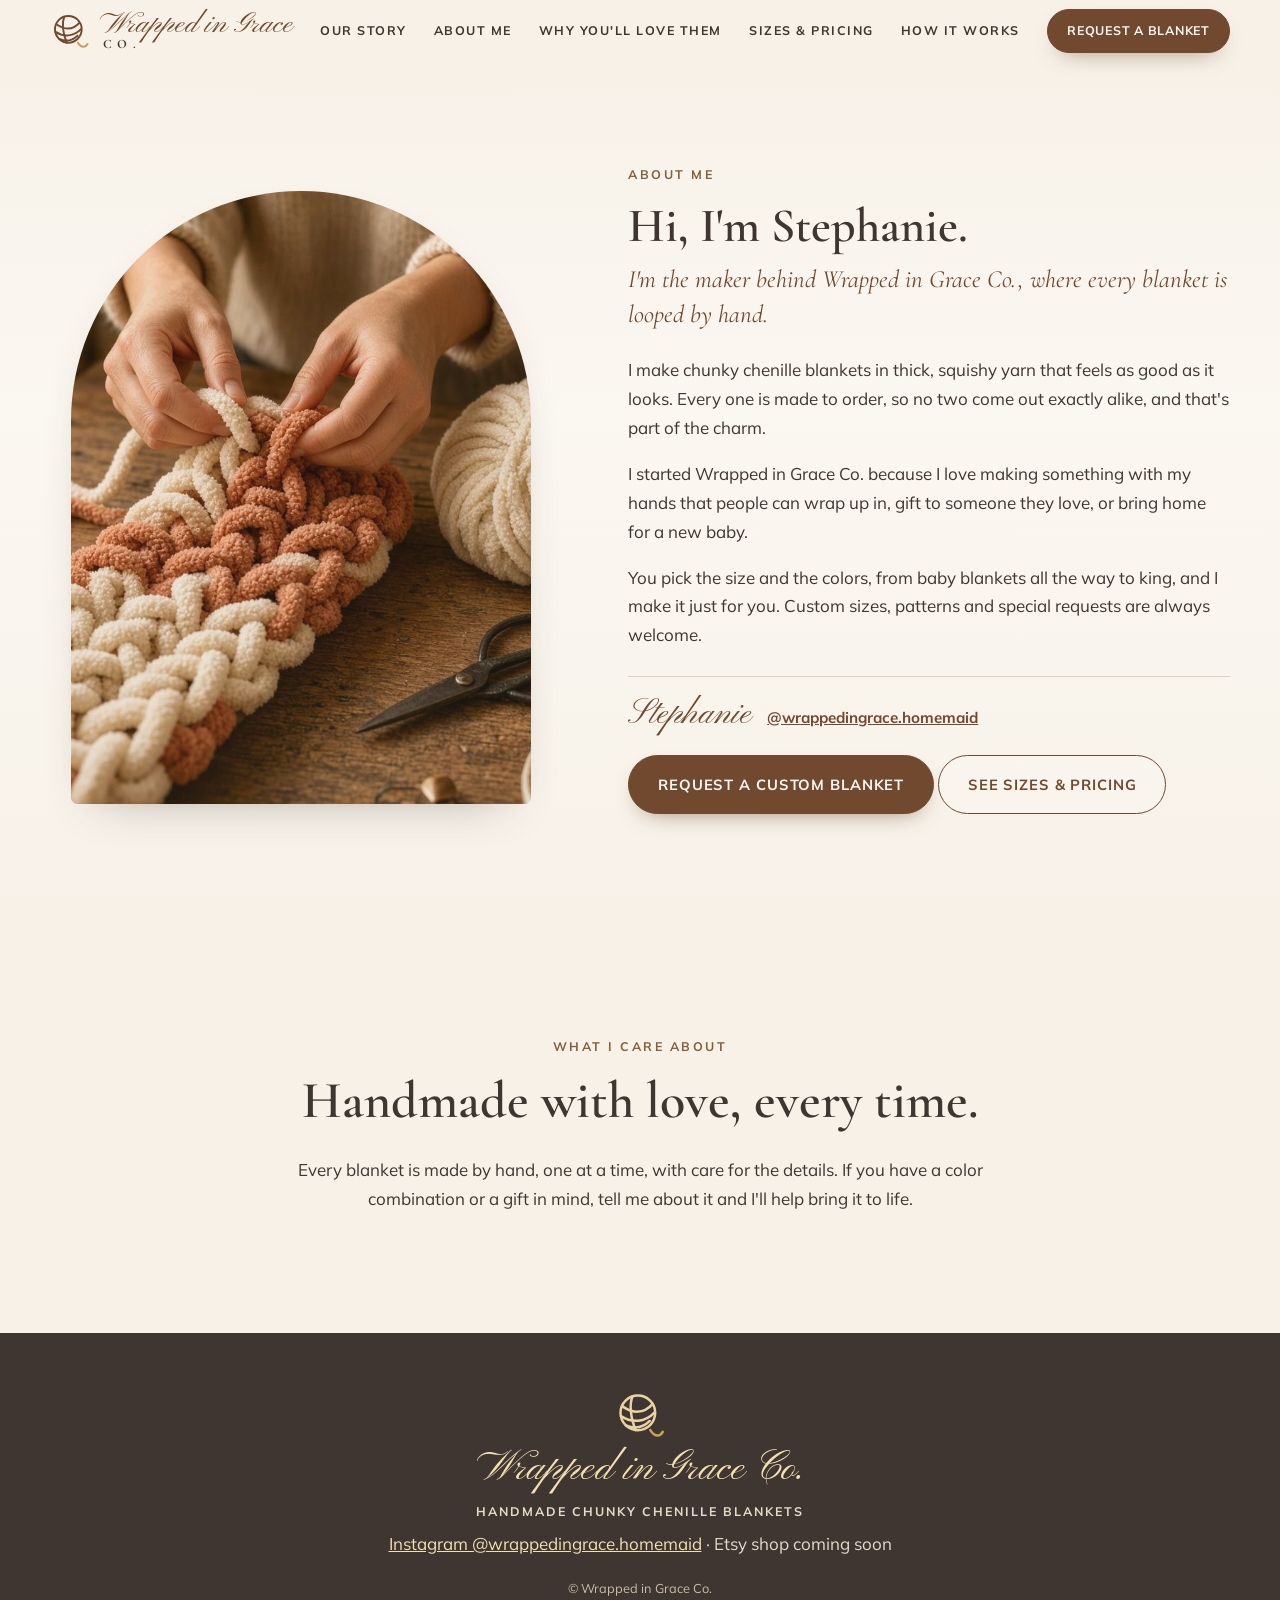
==== about.html @ 06f0aa76 "Add About Me page, realistic nursery photo" ====
<!doctype html>
<html lang="en">
<head>
  <meta charset="utf-8">
  <meta name="viewport" content="width=device-width, initial-scale=1">
  <title>About Me | Wrapped in Grace Co.</title>
  <meta name="description" content="Meet Stephanie Meninga, the maker behind Wrapped in Grace Co., handmade chunky chenille blankets.">
  <meta name="theme-color" content="#F7F1E8">
  <meta property="og:type" content="website">
  <meta property="og:site_name" content="Wrapped in Grace Co.">
  <meta property="og:title" content="Wrapped in Grace Co. | Handmade Chunky Chenille Blankets">
  <meta property="og:description" content="Soft, chunky, handmade chenille blankets in any size and color combination.">
  <meta property="og:image" content="photos/og.jpg"><!-- swap for the full https:// URL once the site has an address -->
  <meta property="og:image:alt" content="A cream and dusty-blue chunky blanket draped over a sofa (placeholder image)">
  <meta name="twitter:card" content="summary_large_image">
  <link rel="icon" href="assets/favicon.svg" type="image/svg+xml">
  <link rel="stylesheet" href="assets/styles.css">
</head>
<body id="top">
  <a class="skip-link" href="#main">Skip to content</a>

  <header class="site-header" data-header>
    <div class="container header-inner">
      <a class="brand" href="index.html" aria-label="Wrapped in Grace Co., back to top">
        <svg class="brand-mark" viewBox="0 0 48 48" width="40" height="40" aria-hidden="true" focusable="false"><use href="#yarn-mark"/></svg>
        <span class="brand-text"><span class="brand-script">Wrapped in Grace</span><span class="brand-sub">Co.</span></span>
      </a>
      <button class="nav-toggle" type="button" aria-expanded="false" aria-controls="site-nav"><span class="sr-only">Menu</span><span class="bars" aria-hidden="true"></span></button>
      <nav id="site-nav" class="site-nav" aria-label="Main">
        <a href="index.html#about">Our Story</a>
        <a href="about.html" aria-current="page">About Me</a>
        <a href="index.html#why">Why You'll Love Them</a>
        <a href="index.html#sizes">Sizes &amp; Pricing</a>
        <a href="index.html#how">How It Works</a>
        <a class="btn btn-small" href="index.html#request">Request a Blanket</a>
      </nav>
    </div>
  </header>

  <svg width="0" height="0" style="position:absolute" aria-hidden="true" focusable="false">
    <defs>
      <g id="yarn-mark" fill="none" stroke="currentColor" stroke-width="2.3" stroke-linecap="round">
        <circle cx="22" cy="22" r="16"/>
        <path d="M8.5 16.5c9 6 19 6.500 27-2.500"/>
        <path d="M6.500 25c10 6.500 22 6 31-3.500"/>
        <path d="M11 33.500c8 3.500 16 2 22-4"/>
        <path d="M17 7c-3 8-2 18 3 31"/>
        <path d="M33.500 38c4 6.500 9 6 11.500 1.500" stroke="#C8A156"/>
      </g>
    </defs>
  </svg>

  <main id="main">
    <section class="section about" aria-labelledby="me-title">
      <div class="container about-grid">
        <figure class="soft-photo about-photo">
          <img src="photos/hands.jpg" width="1152" height="864" alt="Hands looping thick chenille yarn on a wooden table (illustrative image)">
        </figure>
        <div class="about-copy">
          <p class="eyebrow">About me</p>
          <h1 id="me-title" style="font-family:Cormorant,serif;font-weight:600;font-size:clamp(2rem,5vw,3rem);line-height:1.1;margin:0 0 .6rem">Hi, I'm Stephanie.</h1>
          <p class="lead">I'm the maker behind Wrapped in Grace Co., where every blanket is looped by hand.</p>
          <p>I make chunky chenille blankets in thick, squishy yarn that feels as good as it looks. Every one is made to order, so no two come out exactly alike, and that's part of the charm.</p>
          <p>I started Wrapped in Grace Co. because I love making something with my hands that people can wrap up in, gift to someone they love, or bring home for a new baby.</p>
          <p>You pick the size and the colors, from baby blankets all the way to king, and I make it just for you. Custom sizes, patterns and special requests are always welcome.</p>
          <p class="sign"><span>Stephanie</span> <a class="ig-link" href="https://www.instagram.com/wrappedingrace.homemaid/" rel="noopener">@wrappedingrace.homemaid</a></p>
          <p style="margin-top:1.4rem"><a class="btn" href="index.html#request">Request a custom blanket</a> <a class="btn btn-ghost" href="index.html#sizes">See sizes &amp; pricing</a></p>
        </div>
      </div>
    </section>

    <section class="section why" aria-labelledby="values-title">
      <div class="container narrow center">
        <p class="eyebrow">What I care about</p>
        <h2 id="values-title">Handmade with love, every time.</h2>
        <p>Every blanket is made by hand, one at a time, with care for the details. If you have a color combination or a gift in mind, tell me about it and I'll help bring it to life.</p>
      </div>
    </section>
  </main>

  <footer class="site-footer">
    <div class="container footer-inner">
      <svg class="brand-mark footer-mark" viewBox="0 0 48 48" width="52" height="52" aria-hidden="true" focusable="false"><use href="#yarn-mark" /></svg>
      <p class="footer-script">Wrapped in Grace Co.</p>
      <p class="footer-meta">Handmade chunky chenille blankets</p>
      <p class="footer-links"><a href="https://www.instagram.com/wrappedingrace.homemaid/" rel="noopener">Instagram @wrappedingrace.homemaid</a> · Etsy shop coming soon</p>
      <p class="copyright">© Wrapped in Grace Co.</p>
    </div>
  </footer>
  <script src="assets/site.js"></script>
</body>
</html>
---- assets/styles.css ----
/* Wrapped in Grace Co. | Concept A: Warm Heirloom
   Design system follows the owner's earlier site (ivory / wheat / chestnut, Cormorant + Mulish + Pinyon). */
@font-face{font-family:"Cormorant";src:url(fonts/cormorant.woff2) format("woff2");font-weight:300 700;font-display:swap}
@font-face{font-family:"Cormorant";src:url(fonts/cormorant-italic.woff2) format("woff2");font-weight:300 700;font-style:italic;font-display:swap}
@font-face{font-family:"Mulish";src:url(fonts/mulish.woff2) format("woff2");font-weight:200 900;font-display:swap}
@font-face{font-family:"Pinyon";src:url(fonts/pinyon.woff2) format("woff2");font-display:swap}

:root{
  --ivory:#F7F1E8; --cream:#FBF7F1; --linen:#DCD2C1; --wheat:#C8A156; --honey:#AA8C61;
  --sage:#9C9979; --chestnut:#71492F; --espresso:#3F3631; --bronze:#80613A;
  --text:#3F3631; --muted:#5E524A;
  --serif:"Cormorant","Cormorant Garamond",Garamond,"Times New Roman",serif;
  --sans:"Mulish",system-ui,-apple-system,"Segoe UI",Roboto,sans-serif;
  --script:"Pinyon","Pinyon Script",cursive;
  --radius:22px; --shadow:0 18px 50px -28px rgba(63,54,49,.45); --container:1180px;
}
*,*::before,*::after{box-sizing:border-box}
html{scroll-behavior:smooth;scroll-padding-top:84px;-webkit-text-size-adjust:100%}
body{margin:0;font-family:var(--sans);font-size:1.0625rem;line-height:1.7;color:var(--text);background:var(--ivory);-webkit-font-smoothing:antialiased}
img{max-width:100%;height:auto;display:block}
a{color:var(--chestnut)}
h1,h2,h3{font-family:var(--serif);font-weight:600;line-height:1.12;color:var(--espresso);margin:0 0 .5em}
h2{font-size:clamp(2.1rem,1.5rem + 2.2vw,3.25rem)}
h3{font-size:1.6rem}
p{margin:0 0 1em}
.container{width:min(var(--container),100% - 2.5rem);margin-inline:auto}
.narrow{max-width:760px}
.center{text-align:center}
.sr-only{position:absolute!important;width:1px;height:1px;padding:0;margin:-1px;overflow:hidden;clip:rect(0,0,0,0);white-space:nowrap;border:0}
.skip-link{position:absolute;left:1rem;top:-4rem;background:var(--espresso);color:var(--ivory);padding:.6rem 1rem;border-radius:8px;z-index:100}
.skip-link:focus{top:1rem}
:focus-visible{outline:3px solid var(--chestnut);outline-offset:3px;border-radius:4px}
.eyebrow{font-size:.78rem;font-weight:700;letter-spacing:.2em;text-transform:uppercase;color:var(--bronze);margin-bottom:.9rem}
.eyebrow-light{color:#E6CF9C}
.lead{font-family:var(--serif);font-size:1.55rem;line-height:1.4;color:var(--chestnut);font-style:italic}
.section{padding:clamp(4.5rem,8vw,7.5rem) 0}
.section-head{text-align:center;max-width:680px;margin:0 auto 3.2rem}
.section-head p:last-child{color:var(--muted)}
.icon{width:44px;height:44px;fill:none;stroke:var(--chestnut);stroke-width:1.7;stroke-linecap:round;stroke-linejoin:round;margin-bottom:1rem}

/* Arch photo frames */
.soft-photo{position:relative;margin:0;border-radius:999px 999px 28px 28px;overflow:hidden}
.soft-photo::after{content:"";position:absolute;inset:0;pointer-events:none;background:linear-gradient(180deg,rgba(200,161,86,.06),rgba(170,140,97,.16))}
.soft-photo img{width:100%;height:100%;object-fit:cover}
.soft-oval{border-radius:28px;overflow:hidden;margin:0;box-shadow:var(--shadow)}
.soft-oval img{width:100%;aspect-ratio:4/3;object-fit:cover}

/* Buttons */
.btn{display:inline-flex;align-items:center;justify-content:center;font-family:var(--sans);font-weight:700;font-size:.92rem;letter-spacing:.06em;text-transform:uppercase;text-decoration:none;
  color:var(--cream);background:var(--chestnut);padding:1rem 1.8rem;border-radius:999px;border:1.5px solid var(--chestnut);box-shadow:0 10px 24px -14px rgba(113,73,47,.8);transition:transform .2s,background .2s;cursor:pointer;min-height:48px}
.btn:hover{background:#5f3c26;transform:translateY(-1px)}
.btn-ghost{background:rgba(251,247,241,.55);color:var(--chestnut);box-shadow:none}
.btn-ghost:hover{background:var(--cream);color:var(--chestnut)}
.btn-small{padding:.65rem 1.2rem;font-size:.78rem;min-height:44px}
.btn-block{width:100%}

/* Header */
.site-header{position:sticky;top:0;z-index:50;background:rgba(247,241,232,.92);backdrop-filter:saturate(140%) blur(10px);padding:.55rem 0;transition:box-shadow .3s}
.site-header.scrolled{box-shadow:0 8px 30px -22px rgba(63,54,49,.6)}
.header-inner{display:flex;align-items:center;justify-content:space-between;gap:1rem}
.brand{display:flex;align-items:center;gap:.65rem;text-decoration:none;color:var(--chestnut)}
.brand-text{display:flex;flex-direction:column;line-height:1}
.brand-script{font-family:var(--script);font-size:1.85rem;color:var(--chestnut)}
.brand-sub{font-family:var(--serif);font-size:.8rem;letter-spacing:.42em;text-transform:uppercase;font-weight:700;color:var(--espresso);margin-top:-.1rem;padding-left:.15rem}
.site-nav{display:flex;align-items:center;gap:1.7rem}
.site-nav a:not(.btn){display:inline-flex;align-items:center;min-height:44px;font-size:.78rem;font-weight:700;letter-spacing:.12em;text-transform:uppercase;text-decoration:none;color:var(--espresso);position:relative}
.site-nav a:not(.btn)::after{content:"";position:absolute;left:0;right:0;bottom:6px;height:1.5px;background:var(--wheat);transform:scaleX(0);transition:transform .25s}
.site-nav a:not(.btn):hover::after{transform:scaleX(1)}
.nav-toggle{display:none;background:none;border:0;width:46px;height:46px;border-radius:50%;cursor:pointer;position:relative}
.bars,.bars::before,.bars::after{position:absolute;left:12px;width:22px;height:2px;background:var(--espresso);border-radius:2px;transition:transform .25s,opacity .25s}
.bars{top:22px}.bars::before{content:"";left:0;top:-7px}.bars::after{content:"";left:0;top:7px}
.nav-open .bars{background:transparent}.nav-open .bars::before{transform:translateY(7px) rotate(45deg)}.nav-open .bars::after{transform:translateY(-7px) rotate(-45deg)}

/* Hero: text left, arch photo right */
.hero{padding:clamp(2.5rem,5vw,4.5rem) 0 clamp(3rem,6vw,5rem);background:radial-gradient(70% 90% at 85% 40%,#f1e3cb 0%,transparent 70%),var(--ivory)}
.hero-grid{display:grid;grid-template-columns:minmax(0,1.1fr) minmax(0,.9fr);gap:clamp(2rem,5vw,5rem);align-items:center}
.hero h1{margin:0 0 .6rem;display:flex;flex-direction:column}
.hero .script{font-family:var(--script);font-weight:400;font-size:clamp(3.6rem,2.2rem + 4.6vw,6.2rem);line-height:1.05;color:var(--chestnut)}
.h1-sub{font-family:var(--serif);font-size:clamp(1.1rem,.9rem + .6vw,1.4rem);letter-spacing:.5em;text-transform:uppercase;font-weight:600;color:var(--espresso);padding-left:.3rem}
.tagline{font-family:var(--serif);font-style:italic;font-size:clamp(1.5rem,1.2rem + 1vw,2.05rem);line-height:1.3;margin:1.1rem 0 .9rem}
.hero-lede{color:var(--muted);max-width:500px}
.hero-actions{display:flex;flex-wrap:wrap;gap:.9rem;margin:1.8rem 0 2rem}
.hero-trust{list-style:none;padding:0;margin:0;display:flex;flex-wrap:wrap;gap:.4rem 1.4rem;font-size:.86rem;font-weight:700;color:var(--espresso)}
.hero-trust li{display:flex;align-items:center;gap:.5rem}
.hero-trust li::before{content:"";width:7px;height:7px;border-radius:50%;background:var(--wheat);box-shadow:0 0 0 3px rgba(200,161,86,.25)}
.hero-photo{aspect-ratio:4/5;max-width:520px;width:100%;justify-self:center;box-shadow:0 30px 70px -35px rgba(63,54,49,.6);outline:1px solid rgba(200,161,86,.5);outline-offset:10px;border-radius:999px 999px 28px 28px}

/* Quote band */
.quote-band{text-align:center;padding:1rem 0 4rem}
.quote-mark{margin:0 auto 1rem;color:var(--wheat);display:block}
.brand-mark{color:var(--chestnut);flex:none}
.quote-band p{font-family:var(--serif);font-style:italic;font-size:clamp(1.5rem,1.1rem + 1.4vw,2.3rem);line-height:1.35;color:var(--chestnut);margin:0}

/* About */
.about{background:linear-gradient(180deg,var(--ivory),var(--cream) 40%,var(--ivory))}
.about-grid{display:grid;grid-template-columns:minmax(0,5fr) minmax(0,6fr);gap:clamp(2.5rem,6vw,6rem);align-items:center}
.about-photo{aspect-ratio:3/4;max-width:460px;width:100%;justify-self:center;box-shadow:var(--shadow)}
.sign{margin-top:1.6rem;padding-top:1.3rem;border-top:1px solid var(--linen);display:flex;gap:1rem;flex-wrap:wrap;align-items:baseline}
.sign span{font-family:var(--script);font-size:2.2rem;color:var(--chestnut);line-height:1}
.ig-link{font-weight:700;font-size:.95rem}

/* Why cards */
.service-grid{display:grid;grid-template-columns:repeat(4,1fr);gap:1.4rem}
.service-card{background:var(--cream);border:1px solid rgba(220,210,193,.85);border-radius:var(--radius);padding:2rem 1.6rem 1.8rem;transition:transform .25s,box-shadow .25s;position:relative;overflow:hidden}
.service-card::before{content:"";position:absolute;inset:0 0 auto;height:4px;background:linear-gradient(90deg,var(--wheat),var(--honey))}
.service-card:hover{transform:translateY(-4px);box-shadow:var(--shadow)}
.service-card h3{font-size:1.5rem}
.service-card p{font-size:.97rem;color:var(--muted);margin:0}
.extras{display:grid;grid-template-columns:minmax(0,1.1fr) minmax(0,1fr);gap:clamp(2rem,5vw,4.5rem);align-items:center;margin-top:5rem}
.extras h3{font-size:clamp(1.9rem,1.5rem + 1.3vw,2.6rem)}
.check-list{list-style:none;padding:0;margin:1.2rem 0 0;display:grid;gap:1rem}
.check-list li{position:relative;padding-left:2.1rem;color:var(--muted)}
.check-list strong{color:var(--espresso)}
.check-list li::before{content:"";position:absolute;left:0;top:.3em;width:1.25rem;height:1.25rem;border-radius:50%;background:rgba(200,161,86,.22) url("data:image/svg+xml,%3Csvg xmlns='http://www.w3.org/2000/svg' viewBox='0 0 20 20'%3E%3Cpath d='M5.5 10.5l3 3 6-7' fill='none' stroke='%2371492F' stroke-width='2.2' stroke-linecap='round' stroke-linejoin='round'/%3E%3C/svg%3E") center/80% no-repeat}

/* Sizes */
.sizes{background:linear-gradient(180deg,var(--ivory),#f2e8da)}
.rate-grid{display:grid;grid-template-columns:repeat(4,1fr);gap:1.3rem}
.rate-card{background:var(--cream);border:1px solid rgba(220,210,193,.9);border-radius:var(--radius);padding:1.9rem 1.4rem 1.6rem;text-align:center;transition:transform .25s,box-shadow .25s}
.rate-card:hover{transform:translateY(-3px);box-shadow:var(--shadow)}
.rate-card h3{font-size:1.5rem;margin-bottom:.1rem}
.rate-card .dim{font-size:.9rem;color:var(--muted);margin:0 0 1rem;letter-spacing:.04em;min-height:1.4em}
.price{font-family:var(--serif);color:var(--chestnut);margin:0;padding-top:1rem;border-top:1px solid var(--linen);line-height:1}
.price span{font-size:3.2rem;font-weight:600}
.price sup{font-size:1.5rem;font-weight:600;vertical-align:top;position:relative;top:.3em;margin-right:.05em}
.rate-note{text-align:center;font-family:var(--serif);font-style:italic;font-size:1.3rem;color:var(--chestnut);margin:2.2rem auto 1.6rem;max-width:620px}

/* How (dark band) */
.values{position:relative;color:#F3EADC;padding:clamp(4rem,8vw,6.5rem) 0;width:min(1340px,100% - 2rem);margin:0 auto;border-radius:36px;overflow:hidden;box-shadow:var(--shadow);
  background:radial-gradient(90% 120% at 85% 50%,#6a4630 0%,transparent 60%),linear-gradient(135deg,#3F3631 0%,#4a3a2f 55%,#5a3e2b 100%)}
.values-grid{display:grid;grid-template-columns:minmax(0,1.2fr) minmax(0,1fr);gap:clamp(2rem,6vw,5rem);align-items:center}
.values h2{color:var(--ivory)}
.steps{list-style:none;margin:1.8rem 0 0;padding:0;display:grid;gap:1.6rem}
.steps li{display:flex;gap:1.2rem;align-items:flex-start}
.step-n{flex:none;width:3rem;height:3rem;border-radius:50%;border:1.5px solid var(--wheat);display:grid;place-items:center;font-family:var(--serif);font-size:1.6rem;font-weight:600;color:#F2DFB2}
.steps h3{color:var(--ivory);font-size:1.5rem;margin:0 0 .15rem}
.steps p{color:#E9DECD;margin:0}
.values-photo{margin:0;max-width:420px;width:100%;justify-self:center;aspect-ratio:1;-webkit-mask-image:radial-gradient(ellipse closest-side at 50% 50%,#000 60%,transparent 100%);mask-image:radial-gradient(ellipse closest-side at 50% 50%,#000 60%,transparent 100%)}
.values-photo img{width:100%;height:100%;object-fit:cover;filter:sepia(.15)}

/* Testimonials */
.testi-box{text-align:center;padding:2.6rem 2rem;border-top:1px solid var(--linen);border-bottom:1px solid var(--linen)}
.testi-box .icon{margin:0 auto 1rem}
.testi-box h2{font-size:clamp(1.8rem,1.4rem + 1.2vw,2.4rem)}
.testi-box p{font-family:var(--serif);font-style:italic;font-size:1.35rem;color:var(--muted);margin:0}

/* Form */
.contact{background:linear-gradient(180deg,var(--ivory),#f2e8da);padding-top:2rem}
.contact-grid{display:grid;grid-template-columns:minmax(0,4fr) minmax(0,6fr);gap:clamp(2.5rem,6vw,5rem);align-items:start}
.contact-side p{color:var(--muted)}
.contact-photo{aspect-ratio:4/5;max-width:300px;margin:2rem 0 1.5rem}
.contact-photo img{object-position:30% 50%}
.contact-form{background:var(--cream);border:1px solid rgba(220,210,193,.9);border-radius:28px;padding:clamp(1.6rem,4vw,2.8rem);box-shadow:var(--shadow)}
.field-row{display:grid;grid-template-columns:1fr 1fr;gap:1.1rem}
.field{display:flex;flex-direction:column;margin-bottom:1.15rem}
.field label{font-size:.8rem;font-weight:700;letter-spacing:.08em;text-transform:uppercase;color:var(--espresso);margin-bottom:.45rem}
.field label span{color:var(--chestnut)}
input,select,textarea{font:inherit;font-size:1rem;color:var(--text);background:#fffdf9;border:1.5px solid #cdbf9f;border-radius:14px;padding:.85rem 1rem;width:100%}
select{appearance:none;background-image:url("data:image/svg+xml,%3Csvg xmlns='http://www.w3.org/2000/svg' viewBox='0 0 20 20'%3E%3Cpath d='M5 7.5l5 5 5-5' fill='none' stroke='%2371492F' stroke-width='2' stroke-linecap='round'/%3E%3C/svg%3E");background-repeat:no-repeat;background-position:right 1rem center;background-size:16px;padding-right:2.6rem}
textarea{resize:vertical;min-height:120px}
input::placeholder,textarea::placeholder{color:#76695d}
input:focus,select:focus,textarea:focus{outline:none;border-color:var(--chestnut);box-shadow:0 0 0 4px rgba(200,161,86,.3)}
.privacy-note{font-size:.88rem;color:var(--muted);margin:.4rem 0 1.3rem}
.form-status{margin:1rem 0 0;font-size:.98rem;border-radius:14px}
.form-status:empty{display:none}
.form-status.is-info{padding:1rem 1.2rem;background:rgba(200,161,86,.14);border:1px solid rgba(200,161,86,.55)}

/* Footer */
.site-footer{background:var(--espresso);color:#E6DACA;text-align:center;padding:3.5rem 0 2.5rem;margin-top:0}
.footer-mark{margin:0 auto .4rem;color:#E9D3A4;display:block}
.footer-script{font-family:var(--script);font-size:2.6rem;color:#F2DFB2;margin:0;line-height:1.1}
.footer-meta{letter-spacing:.16em;text-transform:uppercase;font-size:.78rem;font-weight:700;margin:.5rem 0}
.site-footer a{color:#F2DFB2}
.footer-links{margin:0}
.copyright{font-size:.8rem;color:#C9BBA8;margin:1.2rem 0 0}

@media (max-width:1080px){
  .service-grid,.rate-grid{grid-template-columns:repeat(2,1fr)}
  .site-nav{gap:1rem}
}
@media (max-width:980px){
  .nav-toggle{display:block}
  .site-nav{position:absolute;top:100%;left:0;right:0;flex-direction:column;gap:0;align-items:stretch;background:var(--ivory);padding:.5rem 1.25rem 1.4rem;box-shadow:0 20px 30px -20px rgba(63,54,49,.5);
    opacity:0;visibility:hidden;transform:translateY(-8px);transition:opacity .2s,transform .2s,visibility .2s}
  .nav-open .site-nav{opacity:1;visibility:visible;transform:none}
  .site-nav a:not(.btn){padding:.7rem .2rem;border-bottom:1px solid var(--linen);font-size:.85rem}
  .site-nav a:not(.btn)::after{display:none}
  .site-nav .btn{margin-top:1rem}
  .hero-grid,.about-grid,.extras,.values-grid,.contact-grid{grid-template-columns:1fr}
  .hero-photo{max-width:420px;order:-1}
  .about-photo{max-width:380px}
  .values-photo{max-width:320px;order:-1}
  .contact-photo{display:none}
}
@media (max-width:640px){
  .service-grid,.rate-grid{grid-template-columns:1fr 1fr;gap:.9rem}
  .rate-card{padding:1.4rem .8rem 1.2rem}
  .rate-card h3{font-size:1.25rem}
  .price span{font-size:2.6rem}
  .field-row{grid-template-columns:1fr;gap:0}
  .service-grid{grid-template-columns:1fr}
  .hero-actions .btn{flex:1 1 100%}
  .hero-photo{outline-offset:6px;max-width:300px}
  .brand-script{font-size:1.55rem}
  .brand-mark{width:34px;height:34px}
}
@media (prefers-reduced-motion:reduce){html{scroll-behavior:auto}*,*::before,*::after{transition:none!important;animation:none!important}}
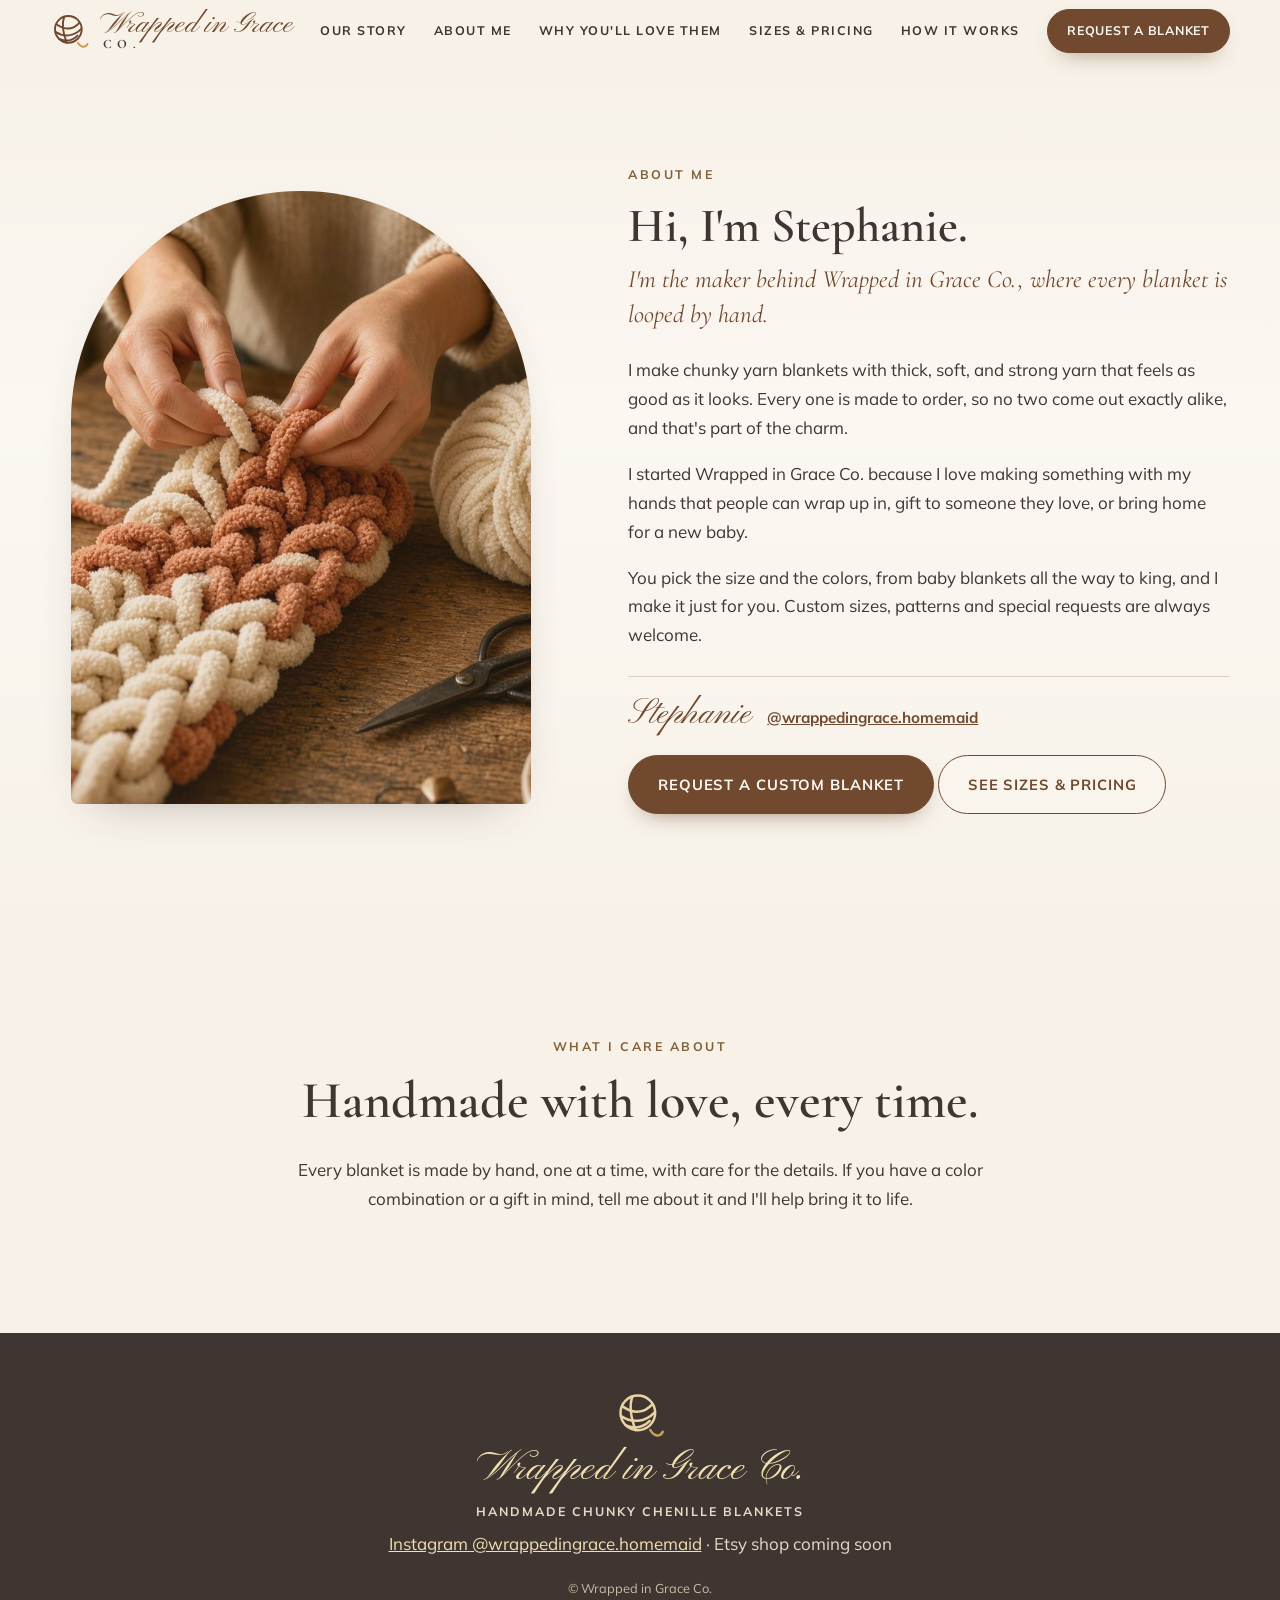
==== commit 032df04c: "Update About Me first sentence" ====
--- a/about.html
+++ b/about.html
@@ -60,7 +60,7 @@
           <p class="eyebrow">About me</p>
           <h1 id="me-title" style="font-family:Cormorant,serif;font-weight:600;font-size:clamp(2rem,5vw,3rem);line-height:1.1;margin:0 0 .6rem">Hi, I'm Stephanie.</h1>
           <p class="lead">I'm the maker behind Wrapped in Grace Co., where every blanket is looped by hand.</p>
-          <p>I make chunky chenille blankets in thick, squishy yarn that feels as good as it looks. Every one is made to order, so no two come out exactly alike, and that's part of the charm.</p>
+          <p>I make chunky yarn blankets with thick, soft, and strong yarn that feels as good as it looks. Every one is made to order, so no two come out exactly alike, and that's part of the charm.</p>
           <p>I started Wrapped in Grace Co. because I love making something with my hands that people can wrap up in, gift to someone they love, or bring home for a new baby.</p>
           <p>You pick the size and the colors, from baby blankets all the way to king, and I make it just for you. Custom sizes, patterns and special requests are always welcome.</p>
           <p class="sign"><span>Stephanie</span> <a class="ig-link" href="https://www.instagram.com/wrappedingrace.homemaid/" rel="noopener">@wrappedingrace.homemaid</a></p>
